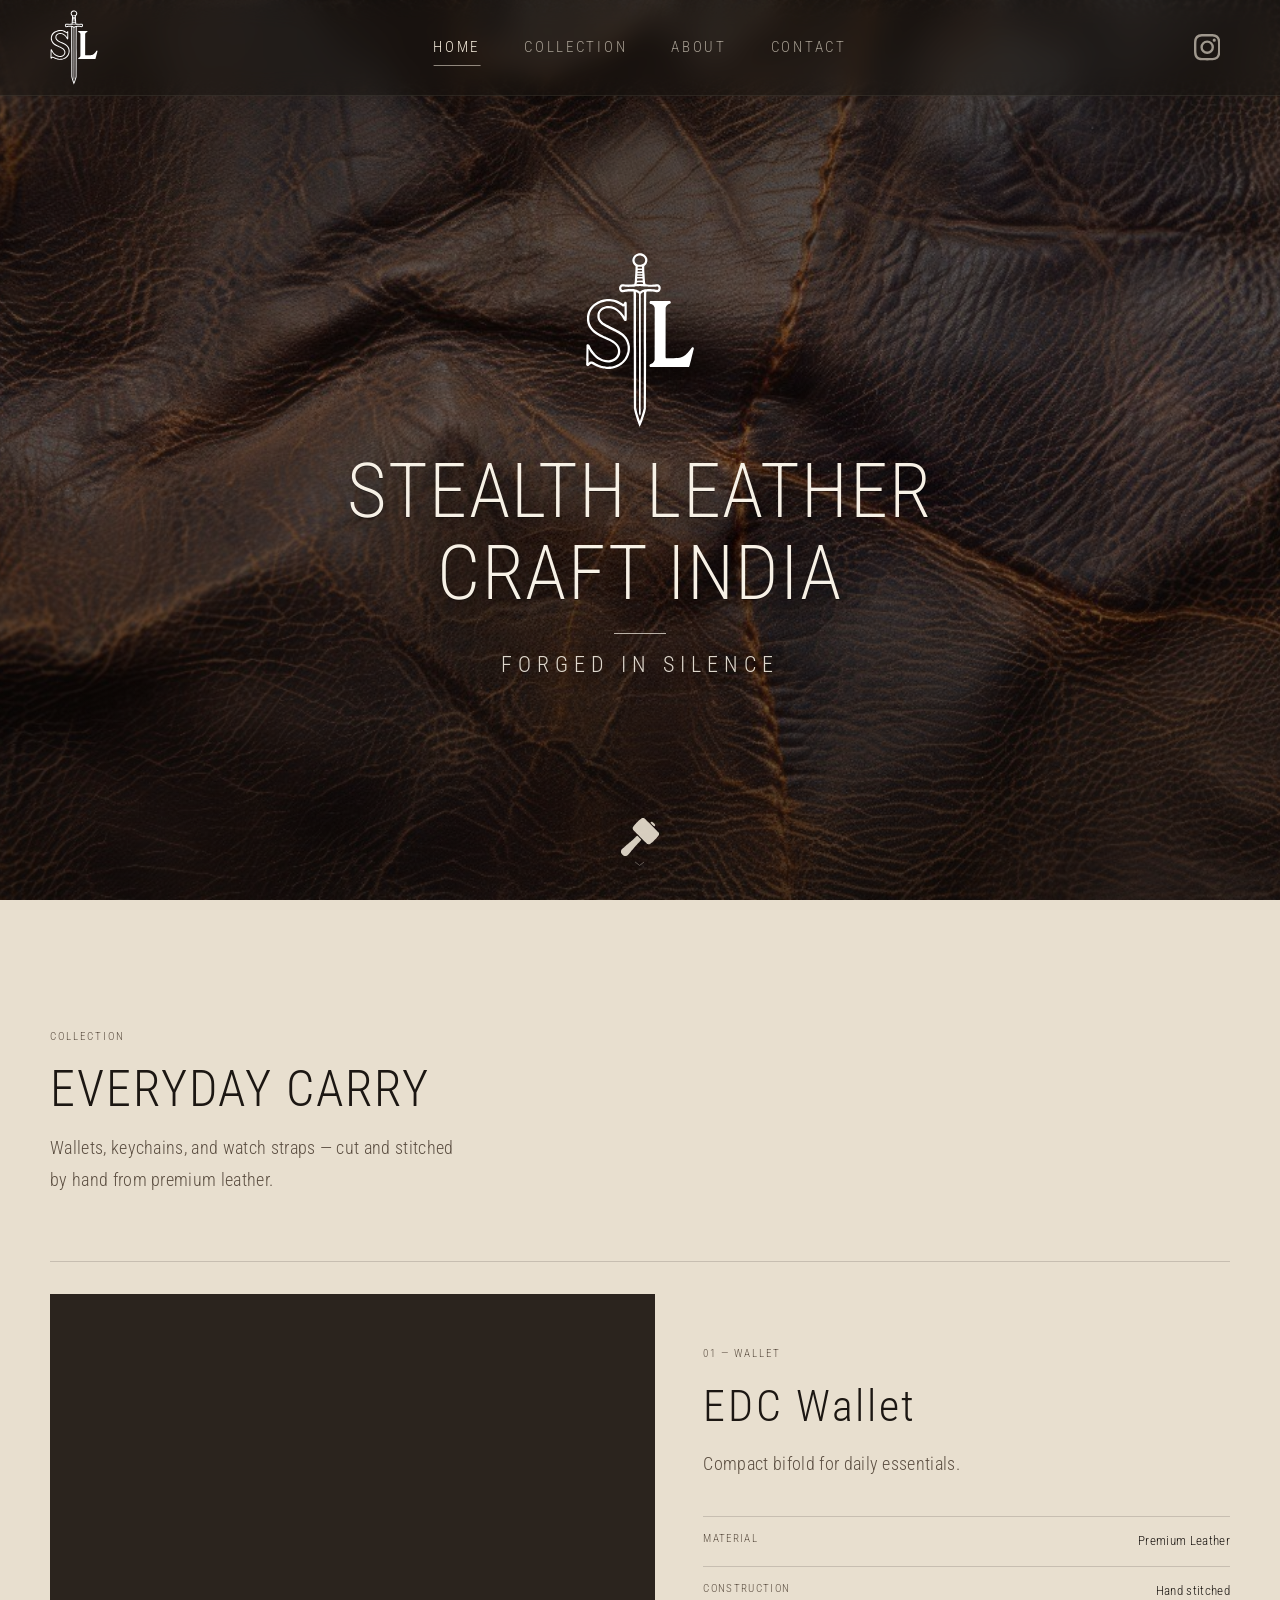
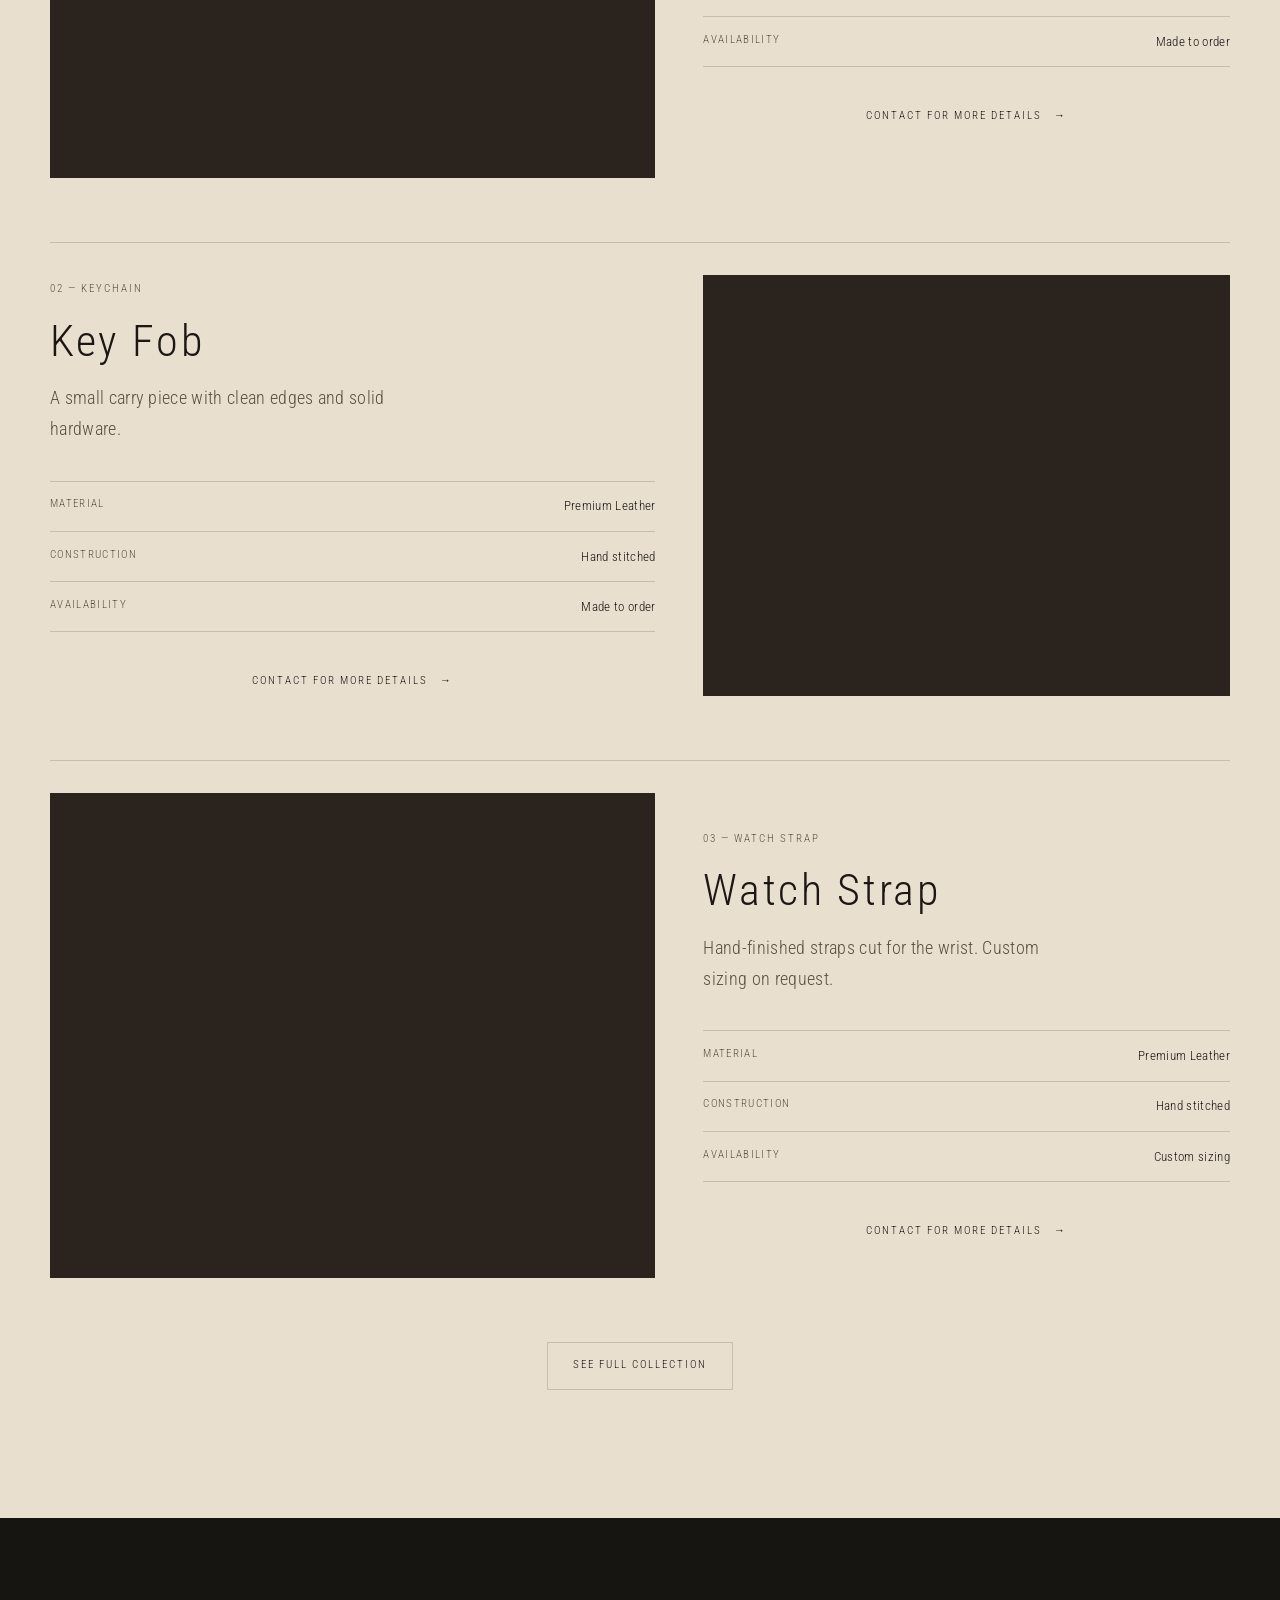
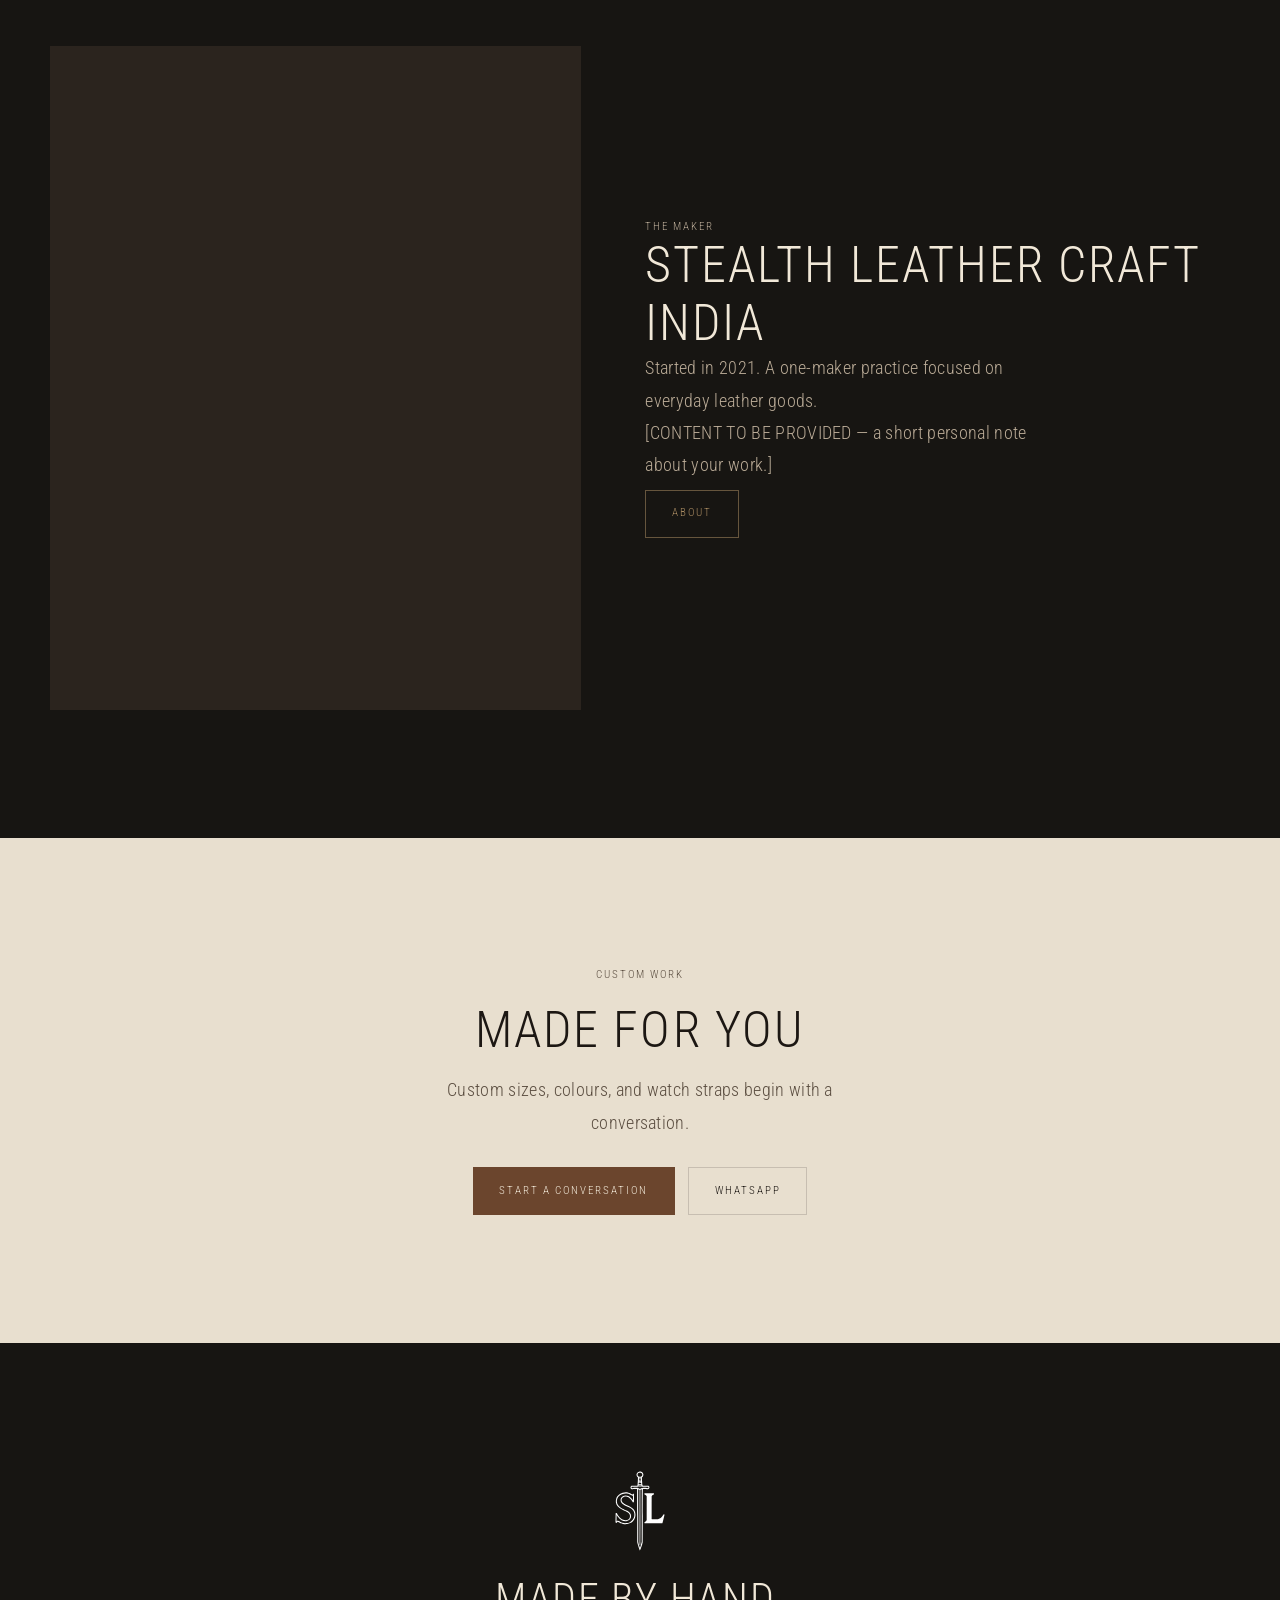
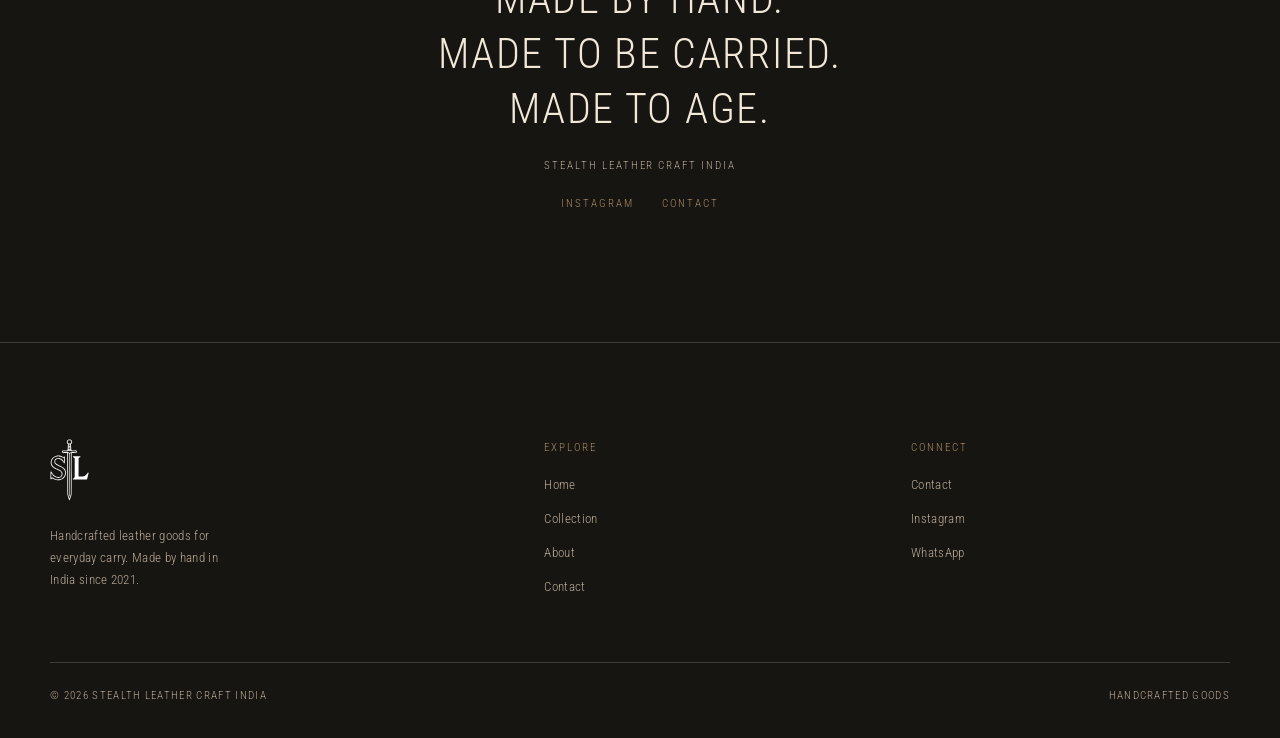
==== index.html @ 36227b98 "changes" ====
<!DOCTYPE html>
<html lang="en">
<head>
  <meta charset="UTF-8">
  <meta name="viewport" content="width=device-width, initial-scale=1.0">
  <title>Stealth Leather Craft India — Handcrafted Leather Goods</title>
  <meta name="description" content="Stealth Leather Craft India. Handcrafted leather goods for everyday carry — wallets, keychains, and watch straps made by hand.">
  <meta name="robots" content="index, follow">
  <link rel="canonical" href="https://YOUR-USERNAME.github.io/MySiteStealth/">
  <meta property="og:type" content="website">
  <meta property="og:title" content="Stealth Leather Craft India">
  <meta property="og:description" content="Handcrafted leather goods for everyday carry. Made by hand. Made to age.">
  <meta property="og:image" content="assets/images/brand/sl-logo.png">
  <meta property="og:url" content="https://YOUR-USERNAME.github.io/MySiteStealth/">
  <link rel="icon" href="assets/images/brand/favicon.png" type="image/png">
  <link rel="preconnect" href="https://fonts.googleapis.com">
  <link rel="preconnect" href="https://fonts.gstatic.com" crossorigin>
  <link href="https://fonts.googleapis.com/css2?family=Roboto+Condensed:wght@100..700&display=swap" rel="stylesheet">
  <link rel="stylesheet" href="assets/css/main.css">
</head>
<body>
  <header class="site-header">
    <div class="site-header__inner">
      <a href="index.html" class="brand-lockup" aria-label="Stealth Leather Craft India home">
        <img class="logo-mark__img logo-mark--nav-img" src="assets/images/brand/sl-logo-light.svg" alt="Stealth Leather Craft India" width="398" height="652">
      </a>
      <nav class="site-nav" aria-label="Primary">
        <a class="is-active" href="index.html">Home</a>
        <a href="pages/collection.html">Collection</a>
        <a href="pages/about.html">About</a>
        <a href="pages/contact.html">Contact</a>
      </nav>
      <div class="header-actions">
        <a class="nav-social" href="https://instagram.com/" target="_blank" rel="noopener noreferrer" aria-label="Instagram">
          <svg viewBox="0 0 24 24" width="18" height="18" aria-hidden="true" focusable="false">
            <path fill="currentColor" d="M12 2.163c3.204 0 3.584.012 4.85.07 3.252.148 4.771 1.691 4.919 4.919.058 1.265.069 1.645.069 4.849 0 3.205-.012 3.584-.069 4.849-.149 3.225-1.664 4.771-4.919 4.919-1.266.058-1.644.07-4.85.07-3.204 0-3.584-.012-4.849-.07-3.26-.149-4.771-1.699-4.919-4.92-.058-1.265-.07-1.644-.07-4.849 0-3.204.013-3.583.07-4.849.149-3.227 1.664-4.771 4.919-4.919 1.266-.057 1.645-.069 4.849-.069zM12 0C8.741 0 8.333.014 7.053.072 2.695.272.273 2.69.073 7.052.014 8.333 0 8.741 0 12c0 3.259.014 3.668.072 4.948.2 4.358 2.618 6.78 6.98 6.98C8.333 23.986 8.741 24 12 24c3.259 0 3.668-.014 4.948-.072 4.354-.2 6.782-2.618 6.979-6.98.059-1.28.073-1.689.073-4.948 0-3.259-.014-3.667-.072-4.947-.196-4.354-2.617-6.78-6.979-6.98C15.668.014 15.259 0 12 0zm0 5.838a6.162 6.162 0 100 12.324 6.162 6.162 0 000-12.324zM12 16a4 4 0 110-8 4 4 0 010 8zm6.406-11.845a1.44 1.44 0 100 2.881 1.44 1.44 0 000-2.881z"/>
          </svg>
        </a>
        <button class="nav-toggle" type="button" aria-label="Open menu" aria-expanded="false"><span></span></button>
      </div>
    </div>
  </header>

  <div class="mobile-nav" aria-hidden="true">
    <nav class="mobile-nav__list" aria-label="Mobile">
      <a href="index.html">Home</a>
      <a href="pages/collection.html">Collection</a>
      <a href="pages/about.html">About</a>
      <a href="pages/contact.html">Contact</a>
    </nav>
  </div>

  <main>
    <!-- FULL-WIDTH BANNER -->
    <section class="banner" id="top" aria-label="Introduction">
      <div
        class="banner__bg"
        role="img"
        aria-label="Leather workshop banner"
        style="background-image: url('assets/images/banner/hero-banner.jpg')"
      ></div>
      <div class="banner__shade" aria-hidden="true"></div>

      <div class="banner__content">
        <img class="banner__logo" src="assets/images/brand/sl-logo-light.svg" alt="" width="398" height="652">
        <h1 class="banner__title">Stealth Leather<br>Craft India</h1>
        <span class="banner__rule" aria-hidden="true"></span>
        <p class="banner__quote">Forged in silence</p>
      </div>

      <a class="banner__scroll" href="#collection" aria-label="Scroll to collection">
        <span class="banner__scroll-icon" aria-hidden="true">
          <img src="assets/images/brand/mallet.svg" alt="" width="48" height="48">
          <svg class="banner__scroll-arrow" viewBox="0 0 24 12" width="12" height="6" fill="none" focusable="false">
            <path d="M3 2.5 L12 9.5 L21 2.5" stroke="currentColor" stroke-width="1.5" stroke-linecap="round" stroke-linejoin="round"/>
          </svg>
        </span>
      </a>
    </section>

    <!-- COLLECTION -->
    <section class="section surface-paper" id="collection">
      <div class="container">
        <div class="section-intro reveal">
          <p class="label">Collection</p>
          <h2 class="heading-section">Everyday carry</h2>
          <p class="body-editorial">Wallets, keychains, and watch straps — cut and stitched by hand from premium leather.</p>
        </div>

        <div class="product-list">
          <article class="product-row reveal">
            <div class="product-row__media media" data-img="assets/images/products/edc-wallet-01.jpg" data-alt="EDC Wallet" data-caption="EDC Wallet" data-paper></div>
            <div class="product-row__body">
              <p class="label">01 — Wallet</p>
              <h3 class="heading-product">EDC Wallet</h3>
              <p class="body-lg">Compact bifold for daily essentials.</p>
              <ul class="simple-specs">
                <li><span>Material</span><span>Premium Leather</span></li>
                <li><span>Construction</span><span>Hand stitched</span></li>
                <li><span>Availability</span><span>Made to order</span></li>
              </ul>
              <a class="btn btn--text" href="pages/contact.html">Contact for more details</a>
            </div>
          </article>

          <article class="product-row product-row--reverse reveal">
            <div class="product-row__media media" data-img="assets/images/products/key-fob-01.jpg" data-alt="Key Fob" data-caption="Key Fob" data-paper></div>
            <div class="product-row__body">
              <p class="label">02 — Keychain</p>
              <h3 class="heading-product">Key Fob</h3>
              <p class="body-lg">A small carry piece with clean edges and solid hardware.</p>
              <ul class="simple-specs">
                <li><span>Material</span><span>Premium Leather</span></li>
                <li><span>Construction</span><span>Hand stitched</span></li>
                <li><span>Availability</span><span>Made to order</span></li>
              </ul>
              <a class="btn btn--text" href="pages/contact.html">Contact for more details</a>
            </div>
          </article>

          <article class="product-row reveal">
            <div class="product-row__media media" data-img="assets/images/products/watch-strap-01.jpg" data-alt="Watch Strap" data-caption="Watch Strap" data-paper></div>
            <div class="product-row__body">
              <p class="label">03 — Watch Strap</p>
              <h3 class="heading-product">Watch Strap</h3>
              <p class="body-lg">Hand-finished straps cut for the wrist. Custom sizing on request.</p>
              <ul class="simple-specs">
                <li><span>Material</span><span>Premium Leather</span></li>
                <li><span>Construction</span><span>Hand stitched</span></li>
                <li><span>Availability</span><span>Custom sizing</span></li>
              </ul>
              <a class="btn btn--text" href="pages/contact.html">Contact for more details</a>
            </div>
          </article>
        </div>

        <div class="section-cta reveal">
          <a class="btn btn--ghost" href="pages/collection.html">See full collection</a>
        </div>
      </div>
    </section>

    <!-- ABOUT -->
    <section class="section surface-dark" id="about">
      <div class="container about-simple">
        <div class="about-simple__media media reveal" data-img="assets/images/workshop/maker.jpg" data-alt="The maker" data-caption="Workshop / maker photo"></div>
        <div class="reveal reveal-delay-1">
          <p class="label">The Maker</p>
          <h2 class="heading-section">Stealth Leather Craft India</h2>
          <p class="body-editorial">Started in 2021. A one-maker practice focused on everyday leather goods.</p>
          <p class="body-editorial">[CONTENT TO BE PROVIDED — a short personal note about your work.]</p>
          <a class="btn btn--brass" href="pages/about.html">About</a>
        </div>
      </div>
    </section>

    <!-- CUSTOM + CONTACT -->
    <section class="section surface-paper" id="custom">
      <div class="container custom-simple reveal">
        <p class="label">Custom work</p>
        <h2 class="heading-section">Made for you</h2>
        <p class="body-editorial">Custom sizes, colours, and watch straps begin with a conversation.</p>
        <div class="custom-simple__actions">
          <a class="btn btn--solid" href="pages/contact.html">Start a conversation</a>
          <a class="btn btn--ghost" href="https://wa.me/" target="_blank" rel="noopener noreferrer">WhatsApp</a>
        </div>
      </div>
    </section>

    <!-- CLOSING -->
    <section class="closing-simple surface-dark">
      <div class="container reveal">
        <img src="assets/images/brand/sl-logo-light.svg" alt="" width="100" height="133" class="closing-simple__logo">
        <p class="closing-simple__quote">Made by hand.<br>Made to be carried.<br>Made to age.</p>
        <p class="label">Stealth Leather Craft India</p>
        <div class="closing-simple__links">
          <a href="https://instagram.com/" target="_blank" rel="noopener noreferrer">Instagram</a>
          <a href="pages/contact.html">Contact</a>
        </div>
      </div>
    </section>
  </main>

  <footer class="site-footer">
    <div class="container site-footer__grid">
      <div class="site-footer__brand">
        <a href="index.html" class="logo-mark logo-mark--footer" aria-label="Stealth Leather Craft India">
          <img class="logo-mark__img" src="assets/images/brand/sl-logo-light.svg" alt="Stealth Leather Craft India" width="120" height="160">
        </a>
        <p>Handcrafted leather goods for everyday carry. Made by hand in India since 2021.</p>
      </div>
      <div>
        <h3>Explore</h3>
        <nav class="site-footer__links">
          <a href="index.html">Home</a>
          <a href="pages/collection.html">Collection</a>
          <a href="pages/about.html">About</a>
          <a href="pages/contact.html">Contact</a>
        </nav>
      </div>
      <div>
        <h3>Connect</h3>
        <nav class="site-footer__links">
          <a href="pages/contact.html">Contact</a>
          <a href="https://instagram.com/" target="_blank" rel="noopener noreferrer">Instagram</a>
          <a href="https://wa.me/" target="_blank" rel="noopener noreferrer">WhatsApp</a>
        </nav>
      </div>
    </div>
    <div class="container site-footer__bottom">
      <span>© <span data-year></span> Stealth Leather Craft India</span>
      <span>Handcrafted goods</span>
    </div>
  </footer>

  <script src="assets/js/main.js"></script>
</body>
</html>
---- assets/css/main.css ----
@import url("./tokens.css");
@import url("./base.css");
@import url("./components.css");
@import url("./layout.css");
@import url("./home.css");
@import url("./pages.css");
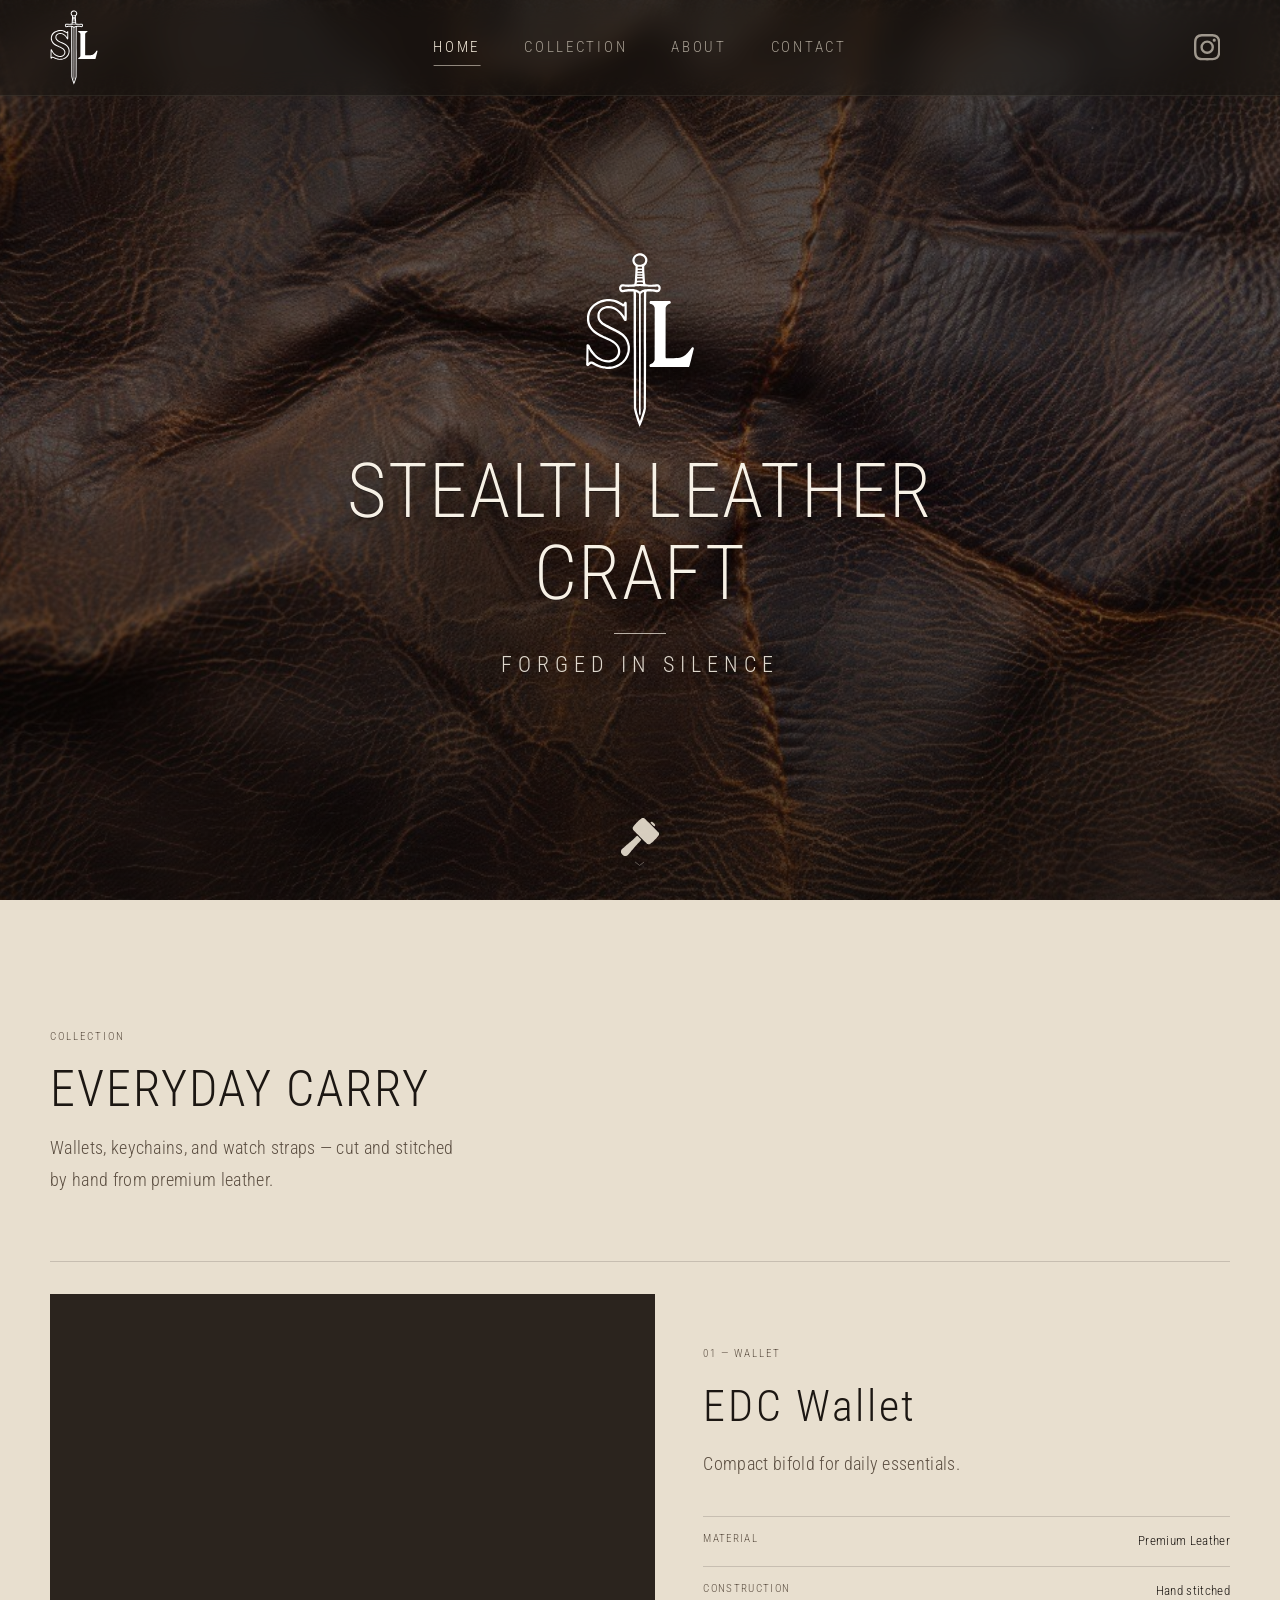
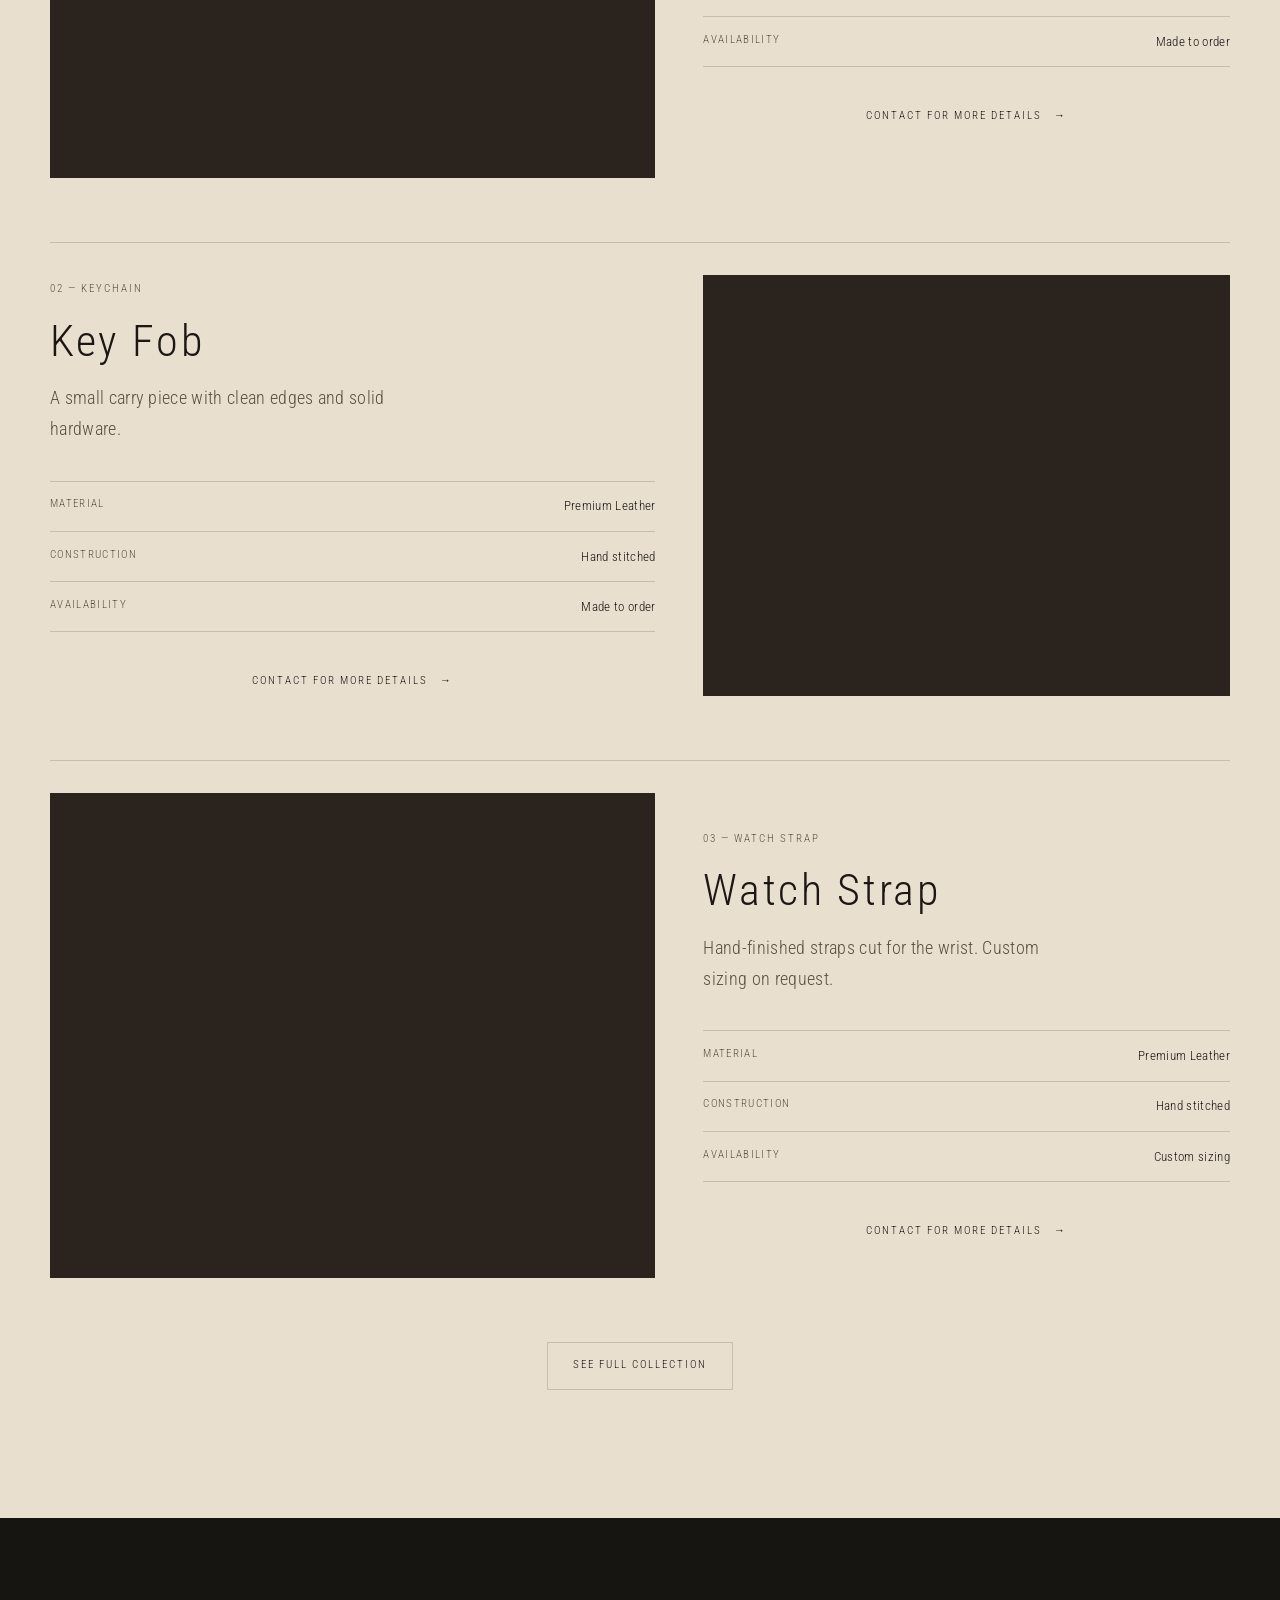
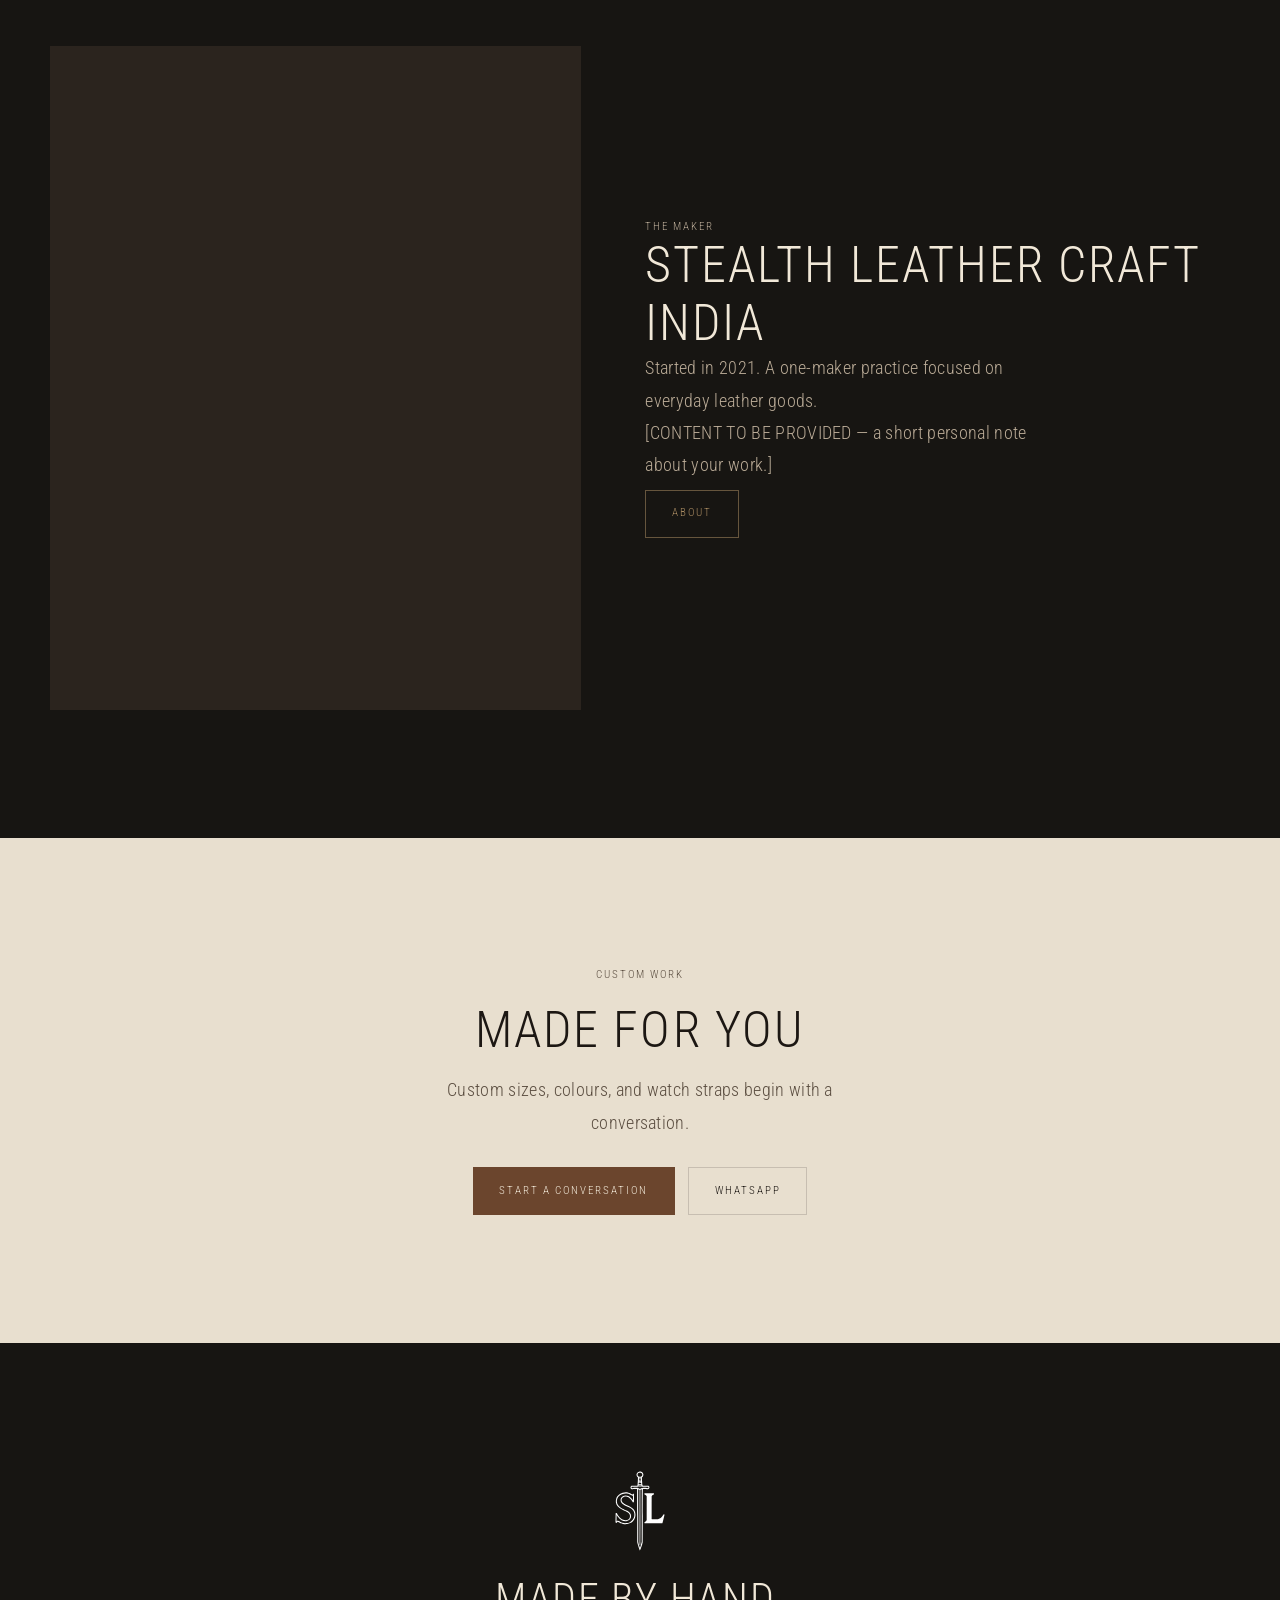
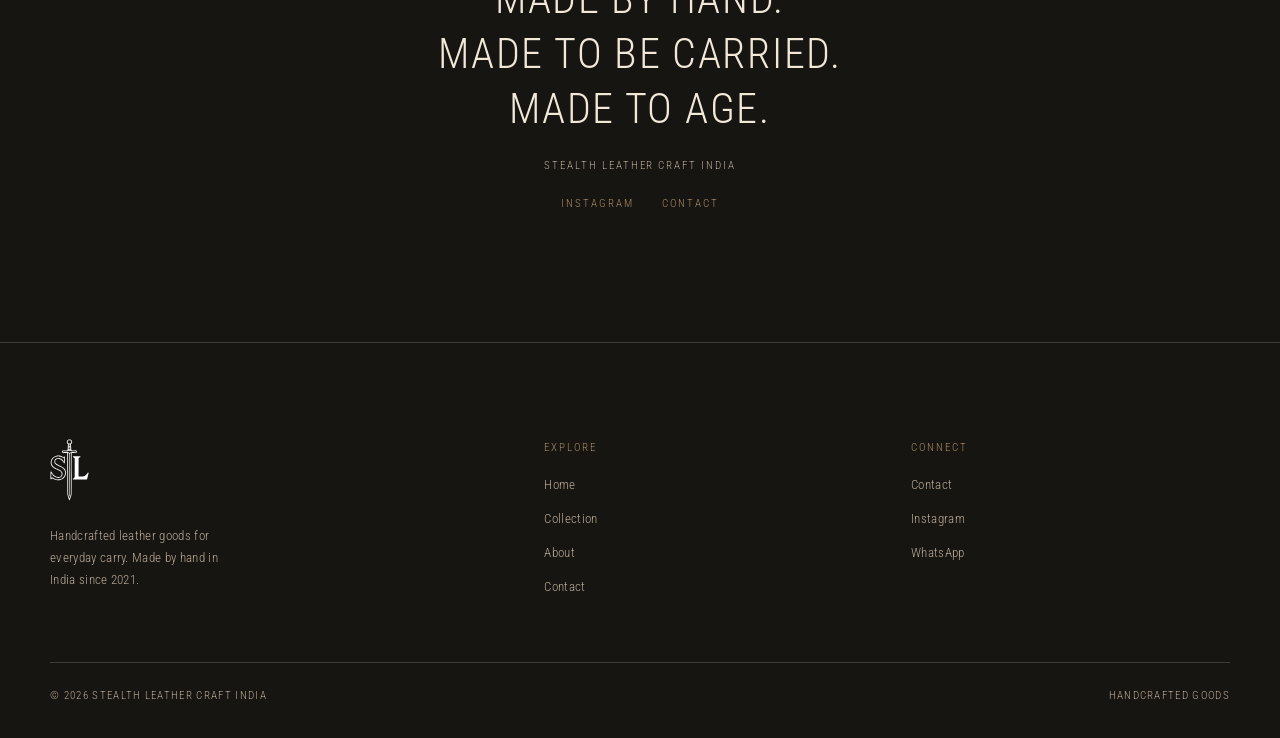
==== commit 189672ed: "title change" ====
--- a/index.html
+++ b/index.html
@@ -3,12 +3,12 @@
 <head>
   <meta charset="UTF-8">
   <meta name="viewport" content="width=device-width, initial-scale=1.0">
-  <title>Stealth Leather Craft India — Handcrafted Leather Goods</title>
+  <title>Stealth Leather Craft</title>
   <meta name="description" content="Stealth Leather Craft India. Handcrafted leather goods for everyday carry — wallets, keychains, and watch straps made by hand.">
   <meta name="robots" content="index, follow">
   <link rel="canonical" href="https://YOUR-USERNAME.github.io/MySiteStealth/">
   <meta property="og:type" content="website">
-  <meta property="og:title" content="Stealth Leather Craft India">
+  <meta property="og:title" content="Stealth Leather Craft">
   <meta property="og:description" content="Handcrafted leather goods for everyday carry. Made by hand. Made to age.">
   <meta property="og:image" content="assets/images/brand/sl-logo.png">
   <meta property="og:url" content="https://YOUR-USERNAME.github.io/MySiteStealth/">
@@ -63,7 +63,7 @@
 
       <div class="banner__content">
         <img class="banner__logo" src="assets/images/brand/sl-logo-light.svg" alt="" width="398" height="652">
-        <h1 class="banner__title">Stealth Leather<br>Craft India</h1>
+        <h1 class="banner__title">Stealth Leather<br>Craft</h1>
         <span class="banner__rule" aria-hidden="true"></span>
         <p class="banner__quote">Forged in silence</p>
       </div>
